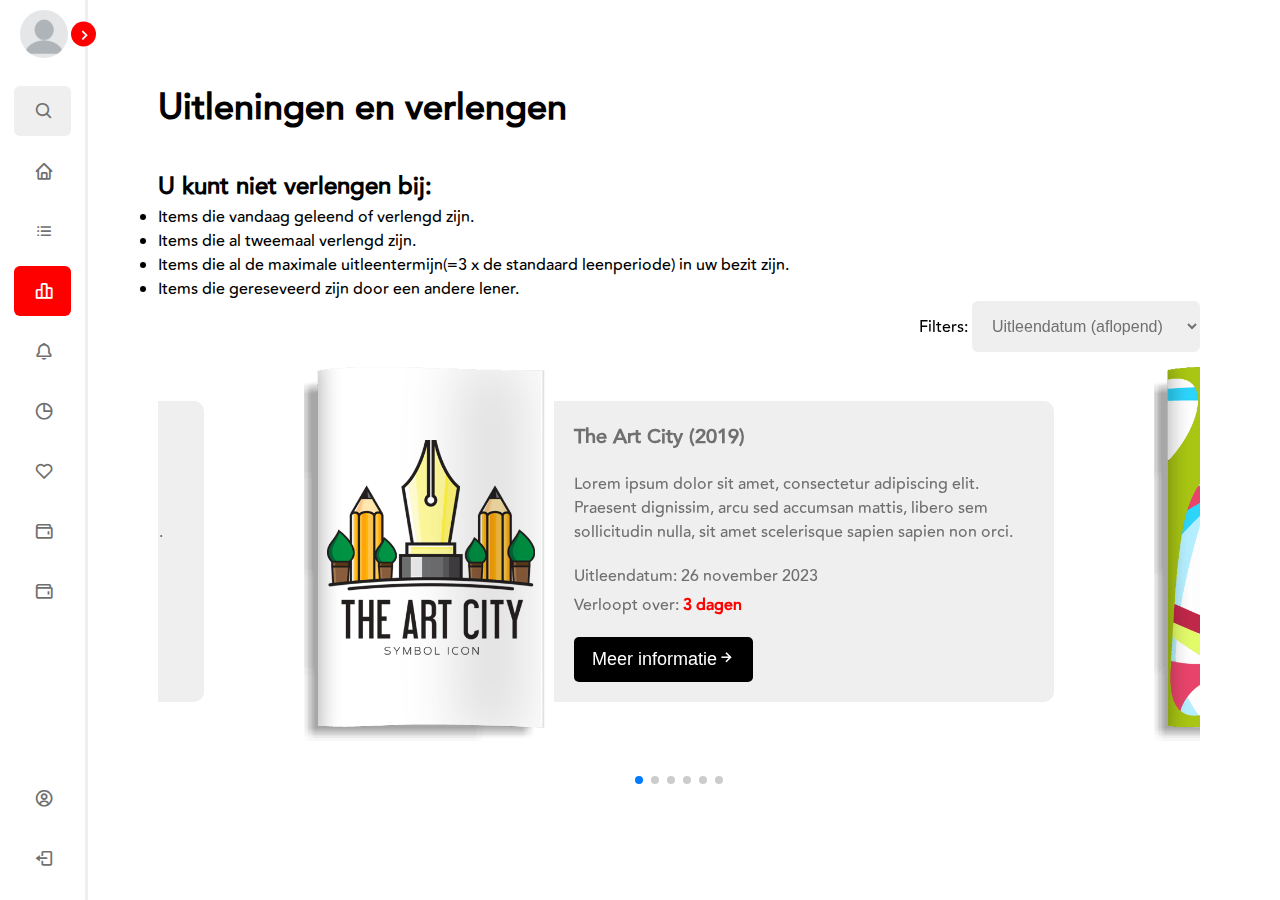
==== uitleningen-en-verlengen/index.html @ d2de0938 "Opzet" ====
<!DOCTYPE html>
<html lang="nl">

<head>
    <meta charset="UTF-8">
    <meta http-equiv="X-UA-Compatible" content="IE=edge">
    <meta name="viewport" content="width=device-width, initial-scale=1.0">
    <link rel="stylesheet" href="https://cdnjs.cloudflare.com/ajax/libs/font-awesome/6.3.0/css/all.min.css">

    <!-- Link to CSS -->
    <link rel="stylesheet" href="../styles/style.css">
    <link rel="stylesheet" href="../styles/swiper.min.css">

    <!-- Link to boxicons -->
    <link href='https://unpkg.com/boxicons@2.1.4/css/boxicons.min.css' rel='stylesheet'>

    <!-- Link to JavaScript script -->
    <script src="../scripts/script.js" defer></script>
    <script src="../scripts/swiper.min.js"></script>

    <title>Mijn OBA - Uitleningen en verlengen</title>
</head>

<body>
    <nav class="sidebar close">
        <header>
            <div class="image-text">
                <span class="image">
                    <img src="../image/Unknown.jpg" alt="Gebruiker-foto">
                </span>

                <div class="text logo-text">
                    <span class="name">Mark Vos</span>
                    <span class="profession">5 jaar lid</span>
                </div>
            </div>

            <i class='bx bx-chevron-right toggle'></i>
        </header>

        <div class="menu-bar">
            <div class="menu">
                <ul>
                    <li class="search-box">
                        <i class='bx bx-search icon'></i>
                        <input type="text" placeholder="Zoek...">
                    </li>
                </ul>

                <ul class="menu-links">
                    <li class="nav-link">
                        <a href="../welkom/">
                            <i class='bx bx-home icon'></i>
                            <span class="text nav-text">Welkom</span>
                        </a>
                    </li>

                    <li class="nav-link">
                        <a href="../leeslijst/">
                            <i class='bx bx-list-ul icon'></i>
                            <span class="text nav-text">Leeslijst</span>
                        </a>
                    </li>

                    <li class="nav-link">
                        <a class="active" href="../uitleningen-en-verlengen/">
                            <i class='bx bx-bar-chart-alt-2 icon'></i>
                            <span class="text-long nav-text">Uitleningen en verlengen</span>
                        </a>
                    </li>

                    <li class="nav-link">
                        <a href="../uitleengeschiedenis/">
                            <i class='bx bx-bell icon'></i>
                            <span class="text nav-text">Uitleengeschiedenis</span>
                        </a>
                    </li>

                    <li class="nav-link">
                        <a href="../betaalgeschiedenis/">
                            <i class='bx bx-pie-chart-alt icon'></i>
                            <span class="text nav-text">Betaalgeschiedenis</span>
                        </a>
                    </li>

                    <li class="nav-link">
                        <a href="../reserveringen/">
                            <i class='bx bx-heart icon'></i>
                            <span class="text nav-text">Reserveringen</span>
                        </a>
                    </li>

                    <li class="nav-link">
                        <a href="../despositos/">
                            <i class='bx bx-wallet icon'></i>
                            <span class="text nav-text">Desposito's</span>
                        </a>
                    </li>

                    <li class="nav-link">
                        <a href="../tellerstand-abonnement/">
                            <i class='bx bx-wallet icon'></i>
                            <span class="text nav-text">Tellerstand abonnement</span>
                        </a>
                    </li>
                </ul>
            </div>

            <div class="bottom-content">
                <ul>
                    <li class="">
                        <a href="../mijn-profielen/">
                            <i class='bx bx-user-circle icon'></i>
                            <span class="text nav-text">Profiel veranderen</span>
                        </a>
                    </li>

                    <li class="">
                        <a href="../">
                            <i class='bx bx-log-out icon'></i>
                            <span class="text nav-text">Uitloggen</span>
                        </a>
                    </li>

                </ul>

            </div>
        </div>

    </nav>
            
        <section class="container">
            <article>
                <h1>Uitleningen en verlengen</h1>
                <ul class="verlengenLijst">
                    <h2>U kunt niet verlengen bij:</h2>
                    <li>Items die vandaag geleend of verlengd zijn.</li>
                    <li>Items die al tweemaal verlengd zijn.</li>
                    <li>Items die al de maximale uitleentermijn(=3 x de standaard leenperiode) in uw bezit zijn.</li>
                    <li>Items die gereseveerd zijn door een andere lener.</li>
                </ul>
            </article>
            <section class="filters">
                <label for="filters">Filters:</label>
                <select name="filters" id="filters">
                    <option value="1">Uitleendatum (aflopend)</option>
                    <option value="2">Uitleendatum (oplopend)</option>
                    <option value="3">A-Z</option>
                    <option value="4">Z-A</option>
                </select>
            </section>
            <section id="slider-container">
                <div class="swiper mySwiper">
                    <div class="swiper-wrapper">
                        <div class="swiper-slide">
                            <div class="slider-box">
                                <div class="slider-img">
                                    <img src="../image/book-1.png" alt="">
                                </div>
                                <div class="slider-details">
                                    <strong>The Art City (2019)</strong>
                                    <p>Lorem ipsum dolor sit amet, consectetur adipiscing elit. Praesent dignissim, arcu sed
                                        accumsan mattis, libero sem sollicitudin nulla, sit amet scelerisque sapien sapien
                                        non
                                        orci.</p>
    
                                    <div class="expiration">
                                        <p>Uitleendatum: 26 november 2023</p>
                                        <p>Verloopt over: <span>3 dagen</span></p>
                                    </div>
                                    <a href="#"><button class="btn">Meer informatie<i
                                                class='bx bx-right-arrow-alt'></i></button></a>
                                </div>
    
                            </div>
                        </div>
                        <div class="swiper-slide">
                            <div class="slider-box">
                                <div class="slider-img">
                                    <img src="../image/book-2.png" alt="">
                                </div>
                                <div class="slider-details">
                                    <strong>Give Thanks in Everything (2019)</strong>
                                    <p>Lorem ipsum dolor sit amet, consectetur adipiscing elit. Praesent dignissim, arcu sed
                                        accumsan mattis, libero sem sollicitudin nulla, sit amet scelerisque sapien sapien
                                        non
                                        orci.</p>
    
                                    <div class="expiration">
                                        <p>Uitleendatum: 27 november 2023</p>
                                        <p>Verloopt over: <span>6 dagen</span></p>
                                    </div>
                                    <a href="#"><button class="btn">Meer informatie<i
                                                class='bx bx-right-arrow-alt'></i></button></a>
                                </div>
    
                            </div>
                        </div>
                        <div class="swiper-slide">
                            <div class="slider-box">
                                <div class="slider-img">
                                    <img src="../image/book-3.png" alt="">
                                </div>
                                <div class="slider-details">
                                    <strong>Your Name (2019)</strong>
                                    <p>Lorem ipsum dolor sit amet, consectetur adipiscing elit. Praesent dignissim, arcu sed
                                        accumsan mattis, libero sem sollicitudin nulla, sit amet scelerisque sapien sapien
                                        non
                                        orci.</p>
    
                                    <div class="expiration">
                                        <p>Uitleendatum: 28 november 2023</p>
                                        <p>Verloopt over: <span>7 dagen</span></p>
                                    </div>
                                    <a href="#"><button class="btn">Meer informatie<i
                                                class='bx bx-right-arrow-alt'></i></button></a>
                                </div>
    
                            </div>
                        </div>
                        <div class="swiper-slide">
                            <div class="slider-box">
                                <div class="slider-img">
                                    <img src="../image/book-4.png" alt="">
                                </div>
                                <div class="slider-details">
                                    <strong>The Art City (2019)</strong>
                                    <p>Lorem ipsum dolor sit amet, consectetur adipiscing elit. Praesent dignissim, arcu sed
                                        accumsan mattis, libero sem sollicitudin nulla, sit amet scelerisque sapien sapien
                                        non
                                        orci.</p>
    
                                    <div class="expiration">
                                        <p>Uitleendatum: 26 november 2023</p>
                                        <p>Verloopt over: <span>3 dagen</span></p>
                                    </div>
                                    <a href="#"><button class="btn">Meer informatie<i
                                                class='bx bx-right-arrow-alt'></i></button></a>
                                </div>
    
                            </div>
                        </div>
                        <div class="swiper-slide">
                            <div class="slider-box">
                                <div class="slider-img">
                                    <img src="../image/book-5.png" alt="">
                                </div>
                                <div class="slider-details">
                                    <strong>Give Thanks in Everything (2019)</strong>
                                    <p>Lorem ipsum dolor sit amet, consectetur adipiscing elit. Praesent dignissim, arcu sed
                                        accumsan mattis, libero sem sollicitudin nulla, sit amet scelerisque sapien sapien
                                        non
                                        orci.</p>
    
                                    <div class="expiration">
                                        <p>Uitleendatum: 27 november 2023</p>
                                        <p>Verloopt over: <span>6 dagen</span></p>
                                    </div>
                                    <a href="#"><button class="btn">Meer informatie<i
                                                class='bx bx-right-arrow-alt'></i></button></a>
                                </div>
    
                            </div>
                        </div>
                        <div class="swiper-slide">
                            <div class="slider-box">
                                <div class="slider-img">
                                    <img src="../image/book-6.png" alt="">
                                </div>
                                <div class="slider-details">
                                    <strong>Your Name (2019)</strong>
                                    <p>Lorem ipsum dolor sit amet, consectetur adipiscing elit. Praesent dignissim, arcu sed
                                        accumsan mattis, libero sem sollicitudin nulla, sit amet scelerisque sapien sapien
                                        non
                                        orci.</p>
    
                                    <div class="expiration">
                                        <p>Uitleendatum: 28 november 2023</p>
                                        <p>Verloopt over: <span>7 dagen</span></p>
                                    </div>
                                    <a href="#"><button class="btn">Meer informatie<i
                                                class='bx bx-right-arrow-alt'></i></button></a>
                                </div>
                            </div>
                        </div>
                    </div>
                    <div class="swiper-pagination"></div>
                </div>
            </section>
            <script>
                var swiper = new Swiper(".mySwiper", {
                    effect: "coverflow",
                    grabCursor: true,
                    centeredSlides: true,
                    loop: true,
                    slidesPerView: "auto",
                    coverflowEffect: {
                        rotate: 0,
                        stretch: 0,
                        depth: 0,
                        modifier: 1,
                        slideShadows: false,
                    },
                    pagination: {
                        el: ".swiper-pagination",
                    },
                });
            </script>
    
        </section>

    </div>

</body>

</html>
---- styles/style.css ----
/* Fonts */
@font-face {
    font-family: AvenirRoman;
    src: url(../font/Avenir-roman.ttf);
}

@font-face {
    font-family: AvenirMedium;
    src: url(../font/Avenir-medium.ttf);
}

@font-face {
    font-family: AvenirBlack;
    src: url(../font/Avenir\ -black.ttf);
}

* {
    margin: 0;
    padding: 0;
    box-sizing: border-box;
}

/* Styling */

:root {
    /* Colors */
    --body-color: #fff;
    --sidebar-color: #fff;
    --primary-color: #FF0000;
    --secondary-color: #fff;
    --tertiary-color: #000;
    --quaternary--color: #efefef;
    --primary-color-light: #F6F5FF;
    --primary-color-dark: #d4d4d4;
    --toggle-color: #DDD;
    --text-color: #707070;
    --hover-color: #454545;

    /* Font-sizes */
    --large-text: 20px;
    --medium-text: 18px;
    --small-text: 16px;

    /* Font-weight */
    --primary-weight: 500;
    --secondary-weight: 800;

    /* Spacings/heights */
    --button-height: 45px;

    --primary-space: 1em;
    --secondary-space: 2em;
    --tertiary-space: 5em;

    /* Borders */
    --button-radius: 5px;

    /* Extra */
    --primary-transition: 0.3s;

    background-color: var(--body-color);
    font-family: AvenirMedium;

    /* ====== Transition ====== */
    --tran-03: all 0.2s ease;
    --tran-03: all 0.3s ease;
    --tran-04: all 0.3s ease;
    --tran-05: all 0.3s ease;
}


body {
    min-height: 100vh;
    background-color: var(--body-color);
    transition: var(--tran-05);
    font-family: AvenirMedium;
}

::selection {
    background-color: var(--primary-color);
    color: #fff;
}

h1 {
    font-size: 2.25em;
}

/* h2,
h3,
h4,
h5,
h6,
p {
    margin: revert;
} */

p {
    margin: revert;
}

.centered {
    text-align: center;
    display: block;
    margin-left: auto;
    margin-right: auto;
}

/* Start sidebar made by Amber */
.sidebar {
    position: fixed;
    top: 0;
    left: 0;
    height: 100%;
    width: 250px;
    padding: 10px 14px;
    background: var(--sidebar-color);
    transition: var(--tran-05);
    z-index: 100;
    border-right: 3px solid var(--quaternary--color);
}

.sidebar.close {
    width: 88px;
}

/* ===== Reusable code - Here ===== */
.sidebar li {
    height: 50px;
    list-style: none;
    display: flex;
    align-items: center;
    margin-top: 10px;
}

.sidebar header .image,
.sidebar .icon {
    min-width: 60px;
    border-radius: 6px;
}

.sidebar .icon {
    min-width: 60px;
    border-radius: 6px;
    height: 100%;
    display: flex;
    align-items: center;
    justify-content: center;
    font-size: var(--large-text);
}

.sidebar .text,
.sidebar .icon {
    color: var(--text-color);
    transition: var(--tran-03);
}

.sidebar .text {
    font-size: var(--small-text);
    font-weight: 500;
    white-space: nowrap;
    opacity: 1;
}

.sidebar.close .text {
    opacity: 0;
}

.sidebar .text-long,
.sidebar .icon {
    color: var(--text-color);
    transition: var(--tran-03);
}

.sidebar .text-long {
    font-size: var(--small-text);
    font-weight: 500;
    resize: none;
    opacity: 1;
}

.sidebar.close .text-long {
    resize: none;
    opacity: 0;
}

/* =========================== */

.sidebar header {
    position: relative;
}

.sidebar header .image-text {
    display: flex;
    align-items: center;
}

.sidebar header .logo-text {
    display: flex;
    flex-direction: column;
}

header .image-text .name {
    margin-top: 2px;
    font-size: var(--small-text);
    font-weight: 600;
}

header .image-text .profession {
    font-size: var(--small-text);
    margin-top: -2px;
    display: block;
}

.sidebar header .image {
    display: flex;
    align-items: center;
    justify-content: center;
}

.sidebar header .image img {
    width: 3rem;
    border-radius: 180px;
}

.sidebar header .toggle {
    position: absolute;
    top: 50%;
    right: -25px;
    transform: translateY(-50%) rotate(180deg);
    height: 25px;
    width: 25px;
    background-color: var(--primary-color);
    color: var(--sidebar-color);
    border-radius: 50%;
    display: flex;
    align-items: center;
    justify-content: center;
    font-size: var(--large-text);
    cursor: pointer;
    transition: var(--tran-05);
}

.sidebar.close .toggle {
    transform: translateY(-50%) rotate(0deg);
}

.sidebar .menu {
    margin-top: 18px;
}

.sidebar li.search-box,
select#filters {
    border-radius: 6px;
    background-color: var(--quaternary--color);
    cursor: pointer;
    transition: var(--tran-05);
}

select#filters {
    padding: 1em;
}

.sidebar li.search-box input,
select#filters option {
    height: 100%;
    width: 100%;
    outline: none;
    border: none;
    background-color: var(--primary-color-light);
    color: var(--text-color);
    border-radius: 6px;
    font-size: var(--medium-text);
    font-weight: 500;
    transition: var(--tran-05);
}

.sidebar li a {
    list-style: none;
    height: 100%;
    background-color: transparent;
    display: flex;
    align-items: center;
    height: 100%;
    width: 100%;
    border-radius: 6px;
    text-decoration: none;
    transition: var(--tran-03);
}

.sidebar li a:hover,
.sidebar li a.active {
    background-color: var(--primary-color);
}

.sidebar li a.active {
    background-color: var(--primary-color);
}

.sidebar li a:hover .icon,
.sidebar li a:hover .text,
.sidebar li a.active .icon,
.sidebar li a.active .text,
.sidebar li a.active .text-long {
    color: var(--sidebar-color);
}

.sidebar .menu-bar {
    height: calc(100% - 55px);
    display: flex;
    flex-direction: column;
    justify-content: space-between;
    overflow-y: scroll;
}

.menu-bar::-webkit-scrollbar {
    display: none;
}

.menu-bar .bottom-content .toggle-switch {
    position: absolute;
    right: 0;
    height: 100%;
    min-width: 60px;
    display: flex;
    align-items: center;
    justify-content: center;
    border-radius: 6px;
    cursor: pointer;
}

.toggle-switch .switch {
    position: relative;
    height: 22px;
    width: 40px;
    border-radius: 25px;
    background-color: var(--toggle-color);
    transition: var(--tran-05);
}

.switch::before {
    content: '';
    position: absolute;
    height: 15px;
    width: 15px;
    border-radius: 50%;
    top: 50%;
    left: 5px;
    transform: translateY(-50%);
    background-color: var(--sidebar-color);
    transition: var(--tran-04);
}


.container {
    position: absolute;
    top: 0;
    top: 0;
    left: 250px;
    height: 100vh;
    width: calc(100% - 250px);
    background-color: var(--body-color);
    transition: var(--tran-05);
    padding: var(--tertiary-space);
    min-height: calc(100vh - 2rem);
}

.sidebar.close~.container {
    left: 78px;
    height: 100vh;
    width: calc(100% - 78px);
}

/* End sidebar made by Amber */

/* Buttons */
button {
    width: auto;
    height: var(--button-height);
    border: none;
    color: var(--secondary-color);
    background-color: var(--tertiary-color);
    border-radius: var(--button-radius);
    font-size: var(--medium-text);
    font-weight: var(--primary-weight);
    transition: var(--primary-transition);
    cursor: pointer;
    padding-inline: var(--primary-space);
}

.themebtn {
    color: var(--secondary-color);
    background-color: var(--primary-color);
}

.linkbtn {
    color: var(--tertiary-color);
    background-color: var(--quaternary--color);
    text-decoration: underline;
}

button:hover {
    background-color: var(--hover-color);
}

.themebtn:hover {
    background-color: var(--primary-color-light);
    color: var(--text-color)
}

.linkbtn:hover {
    background-color: var(--primary-color-light);
}

/* Inputs */
.input-field {
    width: auto;
    height: var(--button-height);
    border: none;
    padding-inline: var(--primary-space);
    background-color: var(--quaternary--color);
    color: var(--text-color);
    outline: none;
    font-size: var(--small-text);
    transition: var(--primary-transition);
    border-radius: var(--button-radius);
    margin-bottom: var(--primary-space);
}

.input-group {
    display: flex;
    flex-wrap: wrap;
    flex-direction: column;
}

select {
    color: var(--text-color);
    outline: none;
    font-size: var(--small-text);
    background-color: var(--quaternary--color);
    cursor: pointer;
    border: none;
    border-radius: var(--button-radius);
    transition: var(--primary-transition);
    padding: var(--primary-space);
}

select option {
    height: 50%;
    width: 50%;
    outline: none;
    border: none;
    background-color: var(--primary-color-light);
    color: var(--text-color);
    border-radius: var(--button-radius);
    transition: var(--primary-transition);
}

.searchForm,
.input-wrapper {
    display: flex;
    gap: var(--primary-space);
}

/* Carousel */
#slider-container {
    width: auto;
    display: flex;
    justify-content: center;
    align-items: center;
    overflow: hidden;
}

.slider-box {
    display: flex;
    justify-content: center;
    align-items: center;
}

.swiper-slide {
    width: 750px !important;
    margin: 50px;
}

.slider-img {
    width: 250px;
    height: 400px;
    border-radius: 10px;
    overflow: hidden;
}

.slider-img img {
    width: 100%;
    height: 100%;
    object-fit: cover;
    object-position: center;
}

.slider-details {
    padding: 20px;
    background-color: var(--quaternary--color);
    width: 500px;
    border-radius: 0px 10px 10px 0px;
}

.slider-details p {
    color: var(--text-color);
    font-size: var(--small-text);
    margin: 20px 0px 20px 0px;
}

.slider-details strong {
    color: var(--text-color);
    font-size: var(--large-text);
    font-weight: var(--secondary-weight);
}

.slider-details .expiration {
    margin: 10px 0px 20px 0px;
}

.slider-details .expiration p {
    text-decoration: none;
    margin: 5px 0px 5px 0px;
}

.slider-details .expiration p span {
    color: var(--primary-color);
    font-weight: var(--secondary-weight);
}

/* LOGIN PAGINA */
.loginContainer {
    width: 100%;
    min-height: 100vh;
    display: flex;
    justify-content: center;
    align-items: center;
    flex-direction: column;
    background-color: #F0F0F0;
    padding-top: 20px;
    background-image: url('../image/background-login.jpg');
    background-size: cover;
    background-repeat: no-repeat;
}

.loginWrapper {
    width: 320px;
    min-height: 100px;
    background-color: #FFFFFF;
    border-radius: 5px;
    box-shadow: 5px 5px 15px rgba(0, 0, 0, 0.05);
    padding: 30px;
}

.heading {
    color: #3B3663;
    margin-bottom: 20px;
}

.heading p {
    color: #AAA8BB;
}

.heading i {
    font-size: 30px;
    color: #4D61FC;
}

.loginRow {
    min-width: 5px;
    min-height: 10px;
    display: flex;
    align-items: center;
    justify-content: space-between;
    margin-bottom: 10px;
    font-size: 15px;
}

.loginRow a:-webkit-any-link {
    color: -webkit-link;
    cursor: pointer;
    text-decoration: unset;
}

/* EINDE LOGIN PAGINA */

/* Start page: Welkom/Home */

.searchContainer {
    margin-block: var(--secondary-space);
}

.banner {
    width: 100%;
    max-width: 400px;
    height: auto;
}

/* End page: Welkom/Home */

/* Start page: Leeslijst */
section.leeslijstParent {
    display: flex;
    flex-wrap: wrap;
    gap: 20px;
    text-align: left;
    margin-bottom: var(--secondary-space);
}

.leeslijstParent article {
    background-color: var(--quaternary--color);
    border-radius: var(--button-radius);
    padding: 15px;
    max-width: 250px;
    text-align: center;
}

.leeslijstParent article img {
    max-height: 200px;
}

.leeslijstParent .bx {
    color: var(--primary-color);
}

/* End page: Leeslijst */

/* Start page: uitleningen en verlengen */

.filters {
    right: calc(0em + var(--tertiary-space));
    position: absolute;
    z-index: 2;
}

.verlengenLijst {
    margin-top: var(--secondary-space);
}

/* End page: uitleningen en verlengen */


/* ANNELINDE START */

li.account {
    position: relative;
    padding: 15px;
    float: left;
    background-color: white;
    margin-left: 50px;
    margin-right: 50px;
    margin-top: 20px;
    margin-bottom: 20px;
    box-shadow: 10px 10px 5px 0px rgba(0, 0, 0, 0.2);
    border-color: #a8a8a8;
    border-style: solid;
    border-width: 1px;
    border-radius: 10px;
}

ul.account-list {
    list-style-type: none;
    margin: 0;
    padding: 0;
    overflow: hidden;
}

.profile-picture {
    width: 200px;
    height: 200px;
}

.themebtn {
    color: var(--secondary-color);
    background-color: var(--primary-color);
    height: 35px;
    margin-top: 10px;
}

/* ANNELINDE TOT HIER */


/* Responsive */

@media screen and (max-width: 820px) {

    /* Forms */
    .searchForm,
    .input-wrapper {
        flex-direction: column;
    }

    /* Carousel */
    .slider-box {
        flex-direction: column;
    }

    .slider-details {
        width: 230px;
        height: auto;
        border-radius: 0px 0px 10px 10px;
    }

    .slider-img {
        width: 270px;
        border-radius: 10px 10px 0px 0px;
    }

    .slider-details strong {
        font-size: 1rem;
    }

    .swiper-slide {
        width: 230px !important;
    }

    .filters {
        right: unset;
    }
}

@media screen and (max-width: 600px) {
    :root {
        --tertiary-space: 2em;
    }

    .sidebar {
        width: 100%;
    }

    .sidebar.close~.container {
        left: 0;
        width: 100%;
    }

    .sidebar.close {
        width: 100%;
        padding: 10px 14px;
        height: auto;
        position: relative;
        border-bottom: 3px solid var(--quaternary--color);
    }

    .sidebar.close header .toggle {
        right: inherit;
    }

    .sidebar header .toggle {
        right: unset;
        left: 90%
    }

    .sidebar.close .toggle {
        transform: translateY(-50%) rotate(90deg);
    }

    .sidebar header .toggle {
        transform: translateY(-50%) rotate(270deg);
    }

    .sidebar.close header ul.menu-links {
        display: flex;
    }

    .sidebar header ul.menu-links {
        display: none;
    }

    .sidebar.close .text {
        opacity: 1;
    }

    .sidebar.close .menu-bar {
        display: none;
    }

    .sidebar .menu-bar {
        height: unset;
    }

    .container {
        top: 7.5%;
    }
}
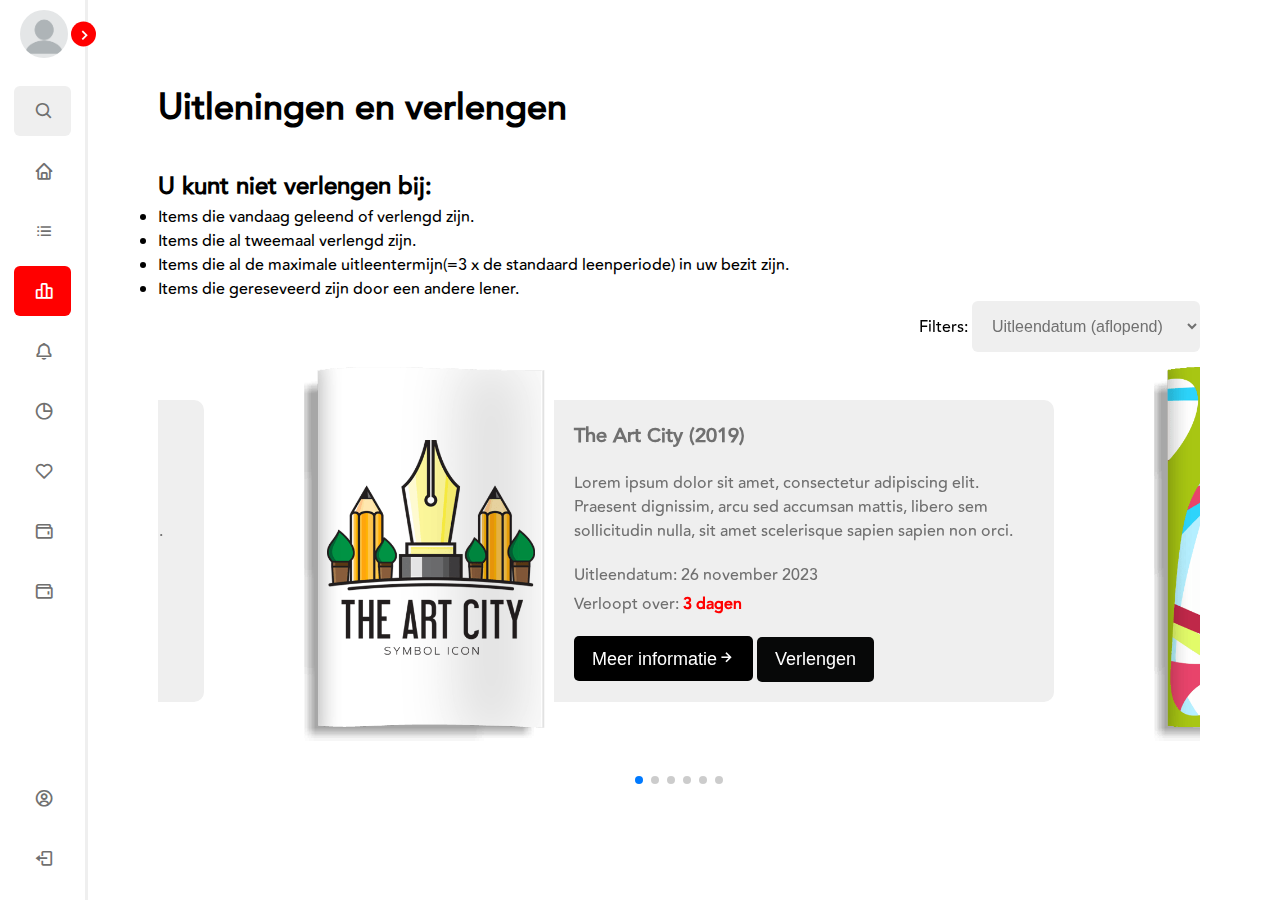
==== commit 4e1628a3: "JS toegepast" ====
--- a/uitleningen-en-verlengen/index.html
+++ b/uitleningen-en-verlengen/index.html
@@ -167,9 +167,15 @@
                                     <div class="expiration">
                                         <p>Uitleendatum: 26 november 2023</p>
                                         <p>Verloopt over: <span>3 dagen</span></p>
-                                    </div>
-                                    <a href="#"><button class="btn">Meer informatie<i
-                                                class='bx bx-right-arrow-alt'></i></button></a>
+       
+                                    </div>
+                                    <a href="#"><button class="btn">Meer informatie<i
+                                                class='bx bx-right-arrow-alt'></i></button></a>
+                                                <button class="btn-extend" onclick="veranderTekst()">Verlengen</button>
+                                                <!-- <p id="tekstElement" onclick="veranderTekst()">Verloopt over: 3 dagen</p> -->
+
+                                <!-- <button class="btn-extend" onclick="veranderTekst()">Verlengen</button>
+                                <p id="tekstElement">Verloopt over: 3 dagen</p>-->
                                 </div>
     
                             </div>
@@ -192,6 +198,7 @@
                                     </div>
                                     <a href="#"><button class="btn">Meer informatie<i
                                                 class='bx bx-right-arrow-alt'></i></button></a>
+                                                <button class="btn-extend">Verlengen</button>
                                 </div>
     
                             </div>
@@ -214,6 +221,7 @@
                                     </div>
                                     <a href="#"><button class="btn">Meer informatie<i
                                                 class='bx bx-right-arrow-alt'></i></button></a>
+                                                <button class="btn-extend">Verlengen</button>
                                 </div>
     
                             </div>
@@ -236,6 +244,7 @@
                                     </div>
                                     <a href="#"><button class="btn">Meer informatie<i
                                                 class='bx bx-right-arrow-alt'></i></button></a>
+                                                <button class="btn-extend">Verlengen</button>
                                 </div>
     
                             </div>
@@ -258,6 +267,7 @@
                                     </div>
                                     <a href="#"><button class="btn">Meer informatie<i
                                                 class='bx bx-right-arrow-alt'></i></button></a>
+                                                <button class="btn-extend">Verlengen</button>
                                 </div>
     
                             </div>
@@ -280,6 +290,7 @@
                                     </div>
                                     <a href="#"><button class="btn">Meer informatie<i
                                                 class='bx bx-right-arrow-alt'></i></button></a>
+                                                <button class="btn-extend">Verlengen</button>
                                 </div>
                             </div>
                         </div>
--- a/styles/style.css
+++ b/styles/style.css
@@ -781,4 +781,28 @@
     .container {
         top: 7.5%;
     }
-}+}
+
+
+ /* Voeg deze stijlen toe aan je CSS-bestand */
+ .btn {
+    transition: transform 3s;
+  }
+
+  .flipped {
+    transform: rotateY(180deg);
+  }
+
+  /* --- */
+
+  .btn-extend {
+    background-color: #070808; 
+  }
+
+  .btn-extend:hover {
+    background-color: #00b300;
+  }
+
+  .btn-extend.clicked {
+    background-color: #00b300;
+  }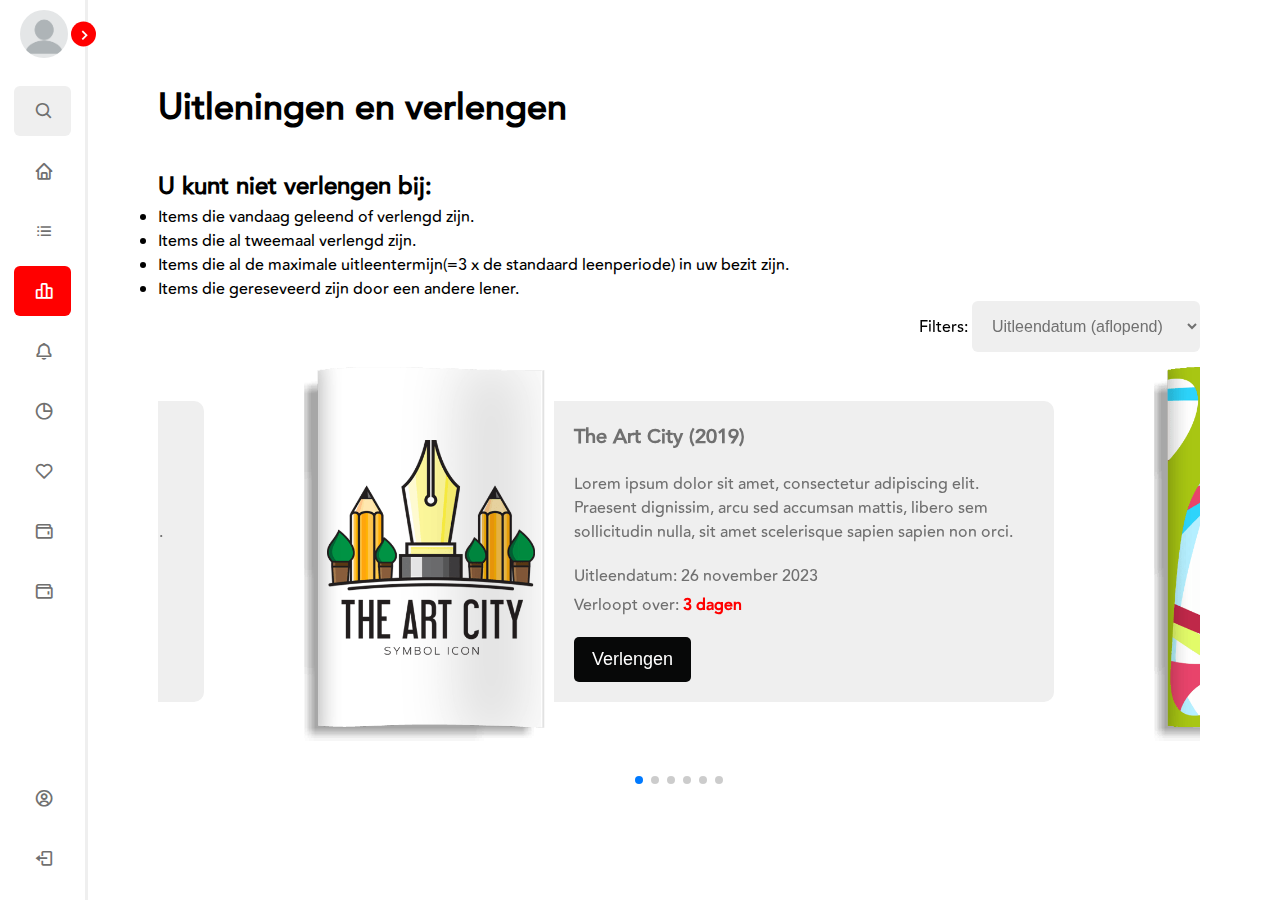
==== commit 50af00ce: "Issues bijgewerkt" ====
--- a/uitleningen-en-verlengen/index.html
+++ b/uitleningen-en-verlengen/index.html
@@ -169,9 +169,9 @@
                                         <p>Verloopt over: <span>3 dagen</span></p>
        
                                     </div>
-                                    <a href="#"><button class="btn">Meer informatie<i
-                                                class='bx bx-right-arrow-alt'></i></button></a>
-                                                <button class="btn-extend" onclick="veranderTekst()">Verlengen</button>
+                                    <!-- <a href="#"><button class="btn">Meer informatie<i
+                                                class='bx bx-right-arrow-alt'></i></button></a> -->
+                                                <button class="btn-extend">Verlengen</button>
                                                 <!-- <p id="tekstElement" onclick="veranderTekst()">Verloopt over: 3 dagen</p> -->
 
                                 <!-- <button class="btn-extend" onclick="veranderTekst()">Verlengen</button>
@@ -196,8 +196,8 @@
                                         <p>Uitleendatum: 27 november 2023</p>
                                         <p>Verloopt over: <span>6 dagen</span></p>
                                     </div>
-                                    <a href="#"><button class="btn">Meer informatie<i
-                                                class='bx bx-right-arrow-alt'></i></button></a>
+                                    <!-- <a href="#"><button class="btn">Meer informatie<i
+                                                class='bx bx-right-arrow-alt'></i></button></a> -->
                                                 <button class="btn-extend">Verlengen</button>
                                 </div>
     
@@ -219,8 +219,8 @@
                                         <p>Uitleendatum: 28 november 2023</p>
                                         <p>Verloopt over: <span>7 dagen</span></p>
                                     </div>
-                                    <a href="#"><button class="btn">Meer informatie<i
-                                                class='bx bx-right-arrow-alt'></i></button></a>
+                                    <!-- <a href="#"><button class="btn">Meer informatie<i
+                                                class='bx bx-right-arrow-alt'></i></button></a> -->
                                                 <button class="btn-extend">Verlengen</button>
                                 </div>
     
@@ -242,8 +242,8 @@
                                         <p>Uitleendatum: 26 november 2023</p>
                                         <p>Verloopt over: <span>3 dagen</span></p>
                                     </div>
-                                    <a href="#"><button class="btn">Meer informatie<i
-                                                class='bx bx-right-arrow-alt'></i></button></a>
+                                    <!-- <a href="#"><button class="btn">Meer informatie<i
+                                                class='bx bx-right-arrow-alt'></i></button></a> -->
                                                 <button class="btn-extend">Verlengen</button>
                                 </div>
     
@@ -265,8 +265,8 @@
                                         <p>Uitleendatum: 27 november 2023</p>
                                         <p>Verloopt over: <span>6 dagen</span></p>
                                     </div>
-                                    <a href="#"><button class="btn">Meer informatie<i
-                                                class='bx bx-right-arrow-alt'></i></button></a>
+                                    <!-- <a href="#"><button class="btn">Meer informatie<i
+                                                class='bx bx-right-arrow-alt'></i></button></a> -->
                                                 <button class="btn-extend">Verlengen</button>
                                 </div>
     
@@ -288,8 +288,8 @@
                                         <p>Uitleendatum: 28 november 2023</p>
                                         <p>Verloopt over: <span>7 dagen</span></p>
                                     </div>
-                                    <a href="#"><button class="btn">Meer informatie<i
-                                                class='bx bx-right-arrow-alt'></i></button></a>
+                                    <!-- <a href="#"><button class="btn">Meer informatie<i
+                                                class='bx bx-right-arrow-alt'></i></button></a> -->
                                                 <button class="btn-extend">Verlengen</button>
                                 </div>
                             </div>
--- a/styles/style.css
+++ b/styles/style.css
@@ -672,7 +672,7 @@
 
 .themebtn {
     color: var(--secondary-color);
-    background-color: var(--primary-color);
+    background-color: #000;
     height: 35px;
     margin-top: 10px;
 }
@@ -803,6 +803,6 @@
     background-color: #00b300;
   }
 
-  .btn-extend.clicked {
+  .extended {
     background-color: #00b300;
   }